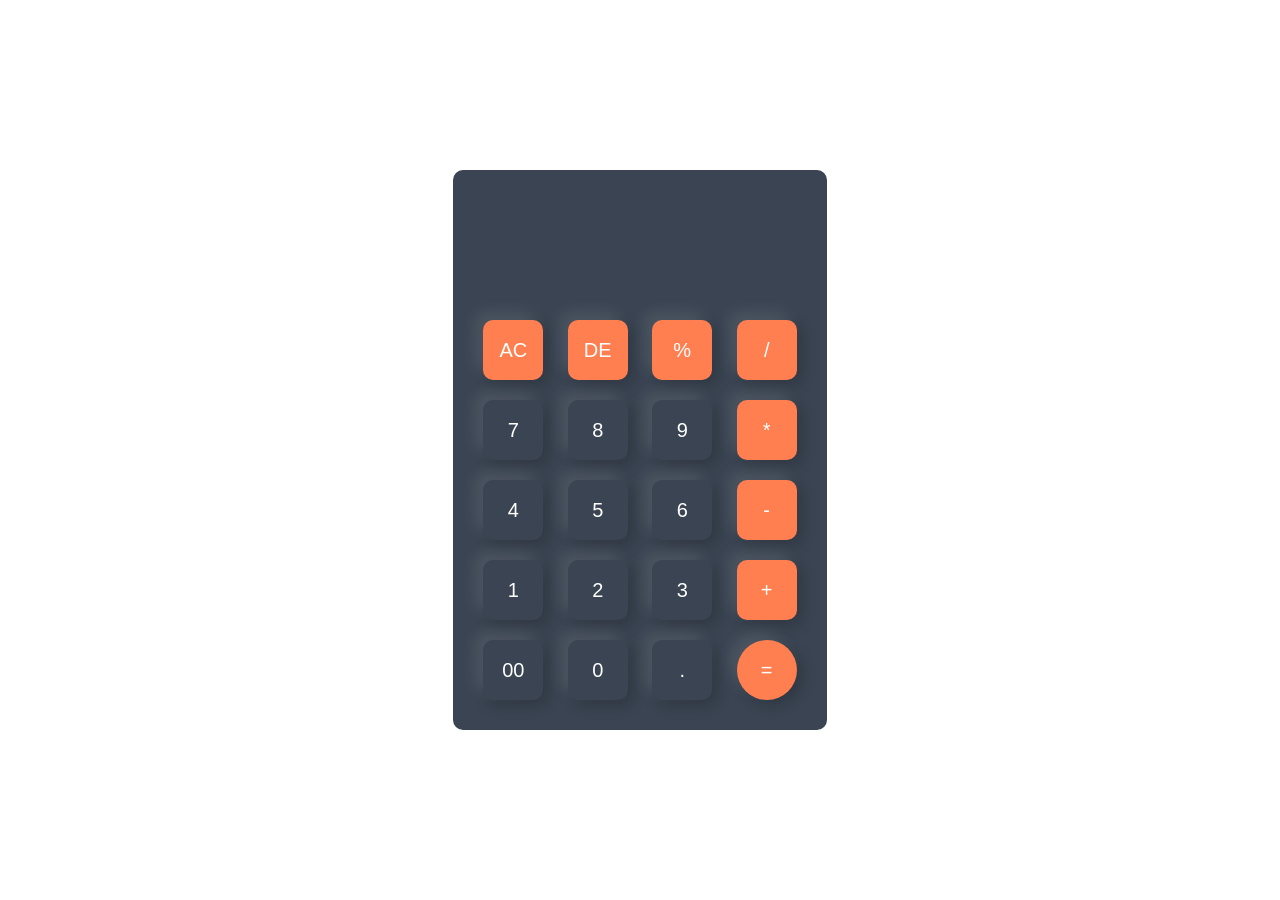
==== index.html @ 4a36f93d "Update and rename javacal.html to index.html" ====
<!DOCTYPE html>
<html lang="en">
<head>
    <meta charset="UTF-8">
    <meta name="viewport" content="width=device-width, initial-scale=1.0">
    <title>Calculator-Using JavaScript</title>
    <link rel="stylesheet" href="cal.css">
</head>
<body>
    <div class="container">
      <div class="calculator">
        <form onsubmit="return false;">
            <div class="display">
                <input type="text" name="display">
            </div>
             <div>
                <input type="button" value="AC"class="functional"onclick="display.value=''"class="operator">
                <input type="button" value="DE"class="functional"onclick="display.value= display.value.toString().slice(0,-1)" >
                <input type="button" value="%"class="functional"onclick="display.value+='%'">
                <input type="button" value="/"class="functional"onclick="display.value+='/'">
             </div>
             <div>
                <input type="button" value="7"onclick="display.value+='7'">
                <input type="button" value="8"onclick="display.value+='8'">
                <input type="button" value="9"onclick="display.value+='9'">
                <input type="button" value="*"class="functional"onclick="display.value+='*'">
             </div>
             <div>
                <input type="button" value="4"onclick="display.value+='4'">
                <input type="button" value="5"onclick="display.value+='5'">
                <input type="button" value="6"onclick="display.value+='6'">
                <input type="button" value="-"onclick="display.value+='-'"class="functional">
             </div>
             <div>
                <input type="button" value="1"onclick="display.value+='1'">
                <input type="button" value="2"onclick="display.value+='2'">
                <input type="button" value="3"onclick="display.value+='3'">
                <input type="button" value="+" onclick="display.value+='+'"class="functional">
             </div>
             <div>
                <input type="button" value="00"onclick="display.value+='00'">
                <input type="button" value="0"onclick="display.value+='0'">
                  <input type="button" value="."onclick="display.value+='.'">
                <input type="button" value="=" class="equal" onclick="display.value=eval(display.value)">
                
             </div>
        </form>
      </div>
    </div>
    <entry src="entry.js"></entry>
</body>
</html>
---- cal.css ----
*{
    margin: 0;
    padding: 0;
    font-family: 'Poppins', sans-serif;
    box-sizing: border-box;
}
.container{
    width:100%;
    height:100vh;
    background: #00000000;
    display:flex;
    align-items: center;
    justify-content: center;
}
.calculator{
    background-color:#3a4452;
    padding: 20px;
    border-radius: 10px;;
}
.calculator form input{
    border: 0;
    outline: 0;
    width: 60px;
    height:60px;
    border-radius: 10px;
    box-shadow: -8px -8px 15px rgba(255, 255, 255, 0.1),
                5px 5px 15px rgba(0, 0, 0, 0.2);
    background: transparent;
    font-size: 20px;
    color: #fff;
    cursor: pointer;
    margin: 10px;
}
   form .display{
    display: flex;
    justify-content: flex-end;
    margin:20px 0 ;
   }
    form .display input{
     text-align: right;
     flex: 1;
     font-size: 45px;
     box-shadow: none;
   } 
      form input.functional{
                
                background-color: coral;
               }
        form input.equal{
                    
                    background-color: coral;
                    border-radius: 100px;
                 }
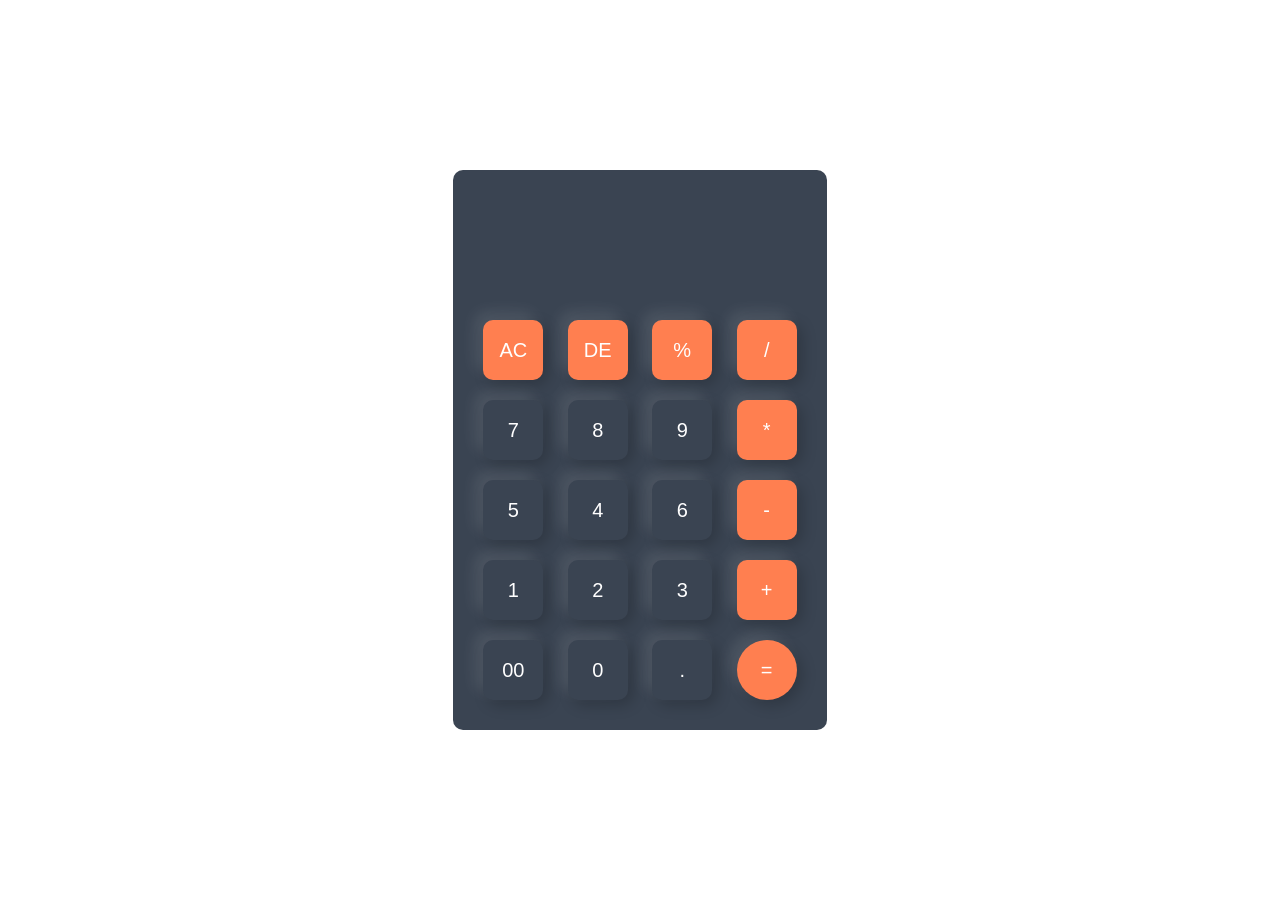
==== commit ff49ff66: "Refactor calculator button onclick handlers Updated button onclick handlers to use functions for bet" ====
--- a/index.html
+++ b/index.html
@@ -14,39 +14,40 @@
                 <input type="text" name="display">
             </div>
              <div>
-                <input type="button" value="AC"class="functional"onclick="display.value=''"class="operator">
-                <input type="button" value="DE"class="functional"onclick="display.value= display.value.toString().slice(0,-1)" >
-                <input type="button" value="%"class="functional"onclick="display.value+='%'">
-                <input type="button" value="/"class="functional"onclick="display.value+='/'">
+                <input type="button" value="AC"class="functional"onclick="clearDisplay()"class="functional">
+                <input type="button" value="DE"class="functional"onclick="deleteLast()" >
+                <input type="button" value="%"class="functional"onclick="addValue('%')">
+                <input type="button" value="/"class="functional"onclick="addValue('/')">
              </div>
              <div>
-                <input type="button" value="7"onclick="display.value+='7'">
-                <input type="button" value="8"onclick="display.value+='8'">
-                <input type="button" value="9"onclick="display.value+='9'">
-                <input type="button" value="*"class="functional"onclick="display.value+='*'">
+                <input type="button" value="7"onclick="addValue('7')">
+                <input type="button" value="8"onclick="addValue('8')">
+                <input type="button" value="9"onclick="addValue('9')">
+                <input type="button" value="*"class="functional"onclick="addValue('*')">
              </div>
              <div>
-                <input type="button" value="4"onclick="display.value+='4'">
-                <input type="button" value="5"onclick="display.value+='5'">
-                <input type="button" value="6"onclick="display.value+='6'">
-                <input type="button" value="-"onclick="display.value+='-'"class="functional">
+                <input type="button" value="5"onclick="addValue('4')">
+                <input type="button" value="4"onclick="addValue('5')">
+                <input type="button" value="6"onclick="addValue('6')">
+                <input type="button" value="-"onclick="addValue('-')"class="functional">
              </div>
              <div>
-                <input type="button" value="1"onclick="display.value+='1'">
-                <input type="button" value="2"onclick="display.value+='2'">
-                <input type="button" value="3"onclick="display.value+='3'">
-                <input type="button" value="+" onclick="display.value+='+'"class="functional">
+                <input type="button" value="1"onclick="addValue('1')">
+                <input type="button" value="2"onclick="addValue('2')">
+                <input type="button" value="3"onclick="addValue('3')">
+                <input type="button" value="+" onclick="addValue('+')"class="functional">
              </div>
              <div>
-                <input type="button" value="00"onclick="display.value+='00'">
-                <input type="button" value="0"onclick="display.value+='0'">
-                  <input type="button" value="."onclick="display.value+='.'">
-                <input type="button" value="=" class="equal" onclick="display.value=eval(display.value)">
+                <input type="button" value="00"onclick="addValue('00')">
+                <input type="button" value="0"onclick="addValue('0')">
+                  <input type="button" value="."onclick="addValue('.')">
+                <input type="button" value="=" class="equal" onclick="calculate()">
                 
              </div>
         </form>
       </div>
     </div>
-    <entry src="entry.js"></entry>
+    <script src="script.js"></script>
 </body>
 </html>
+
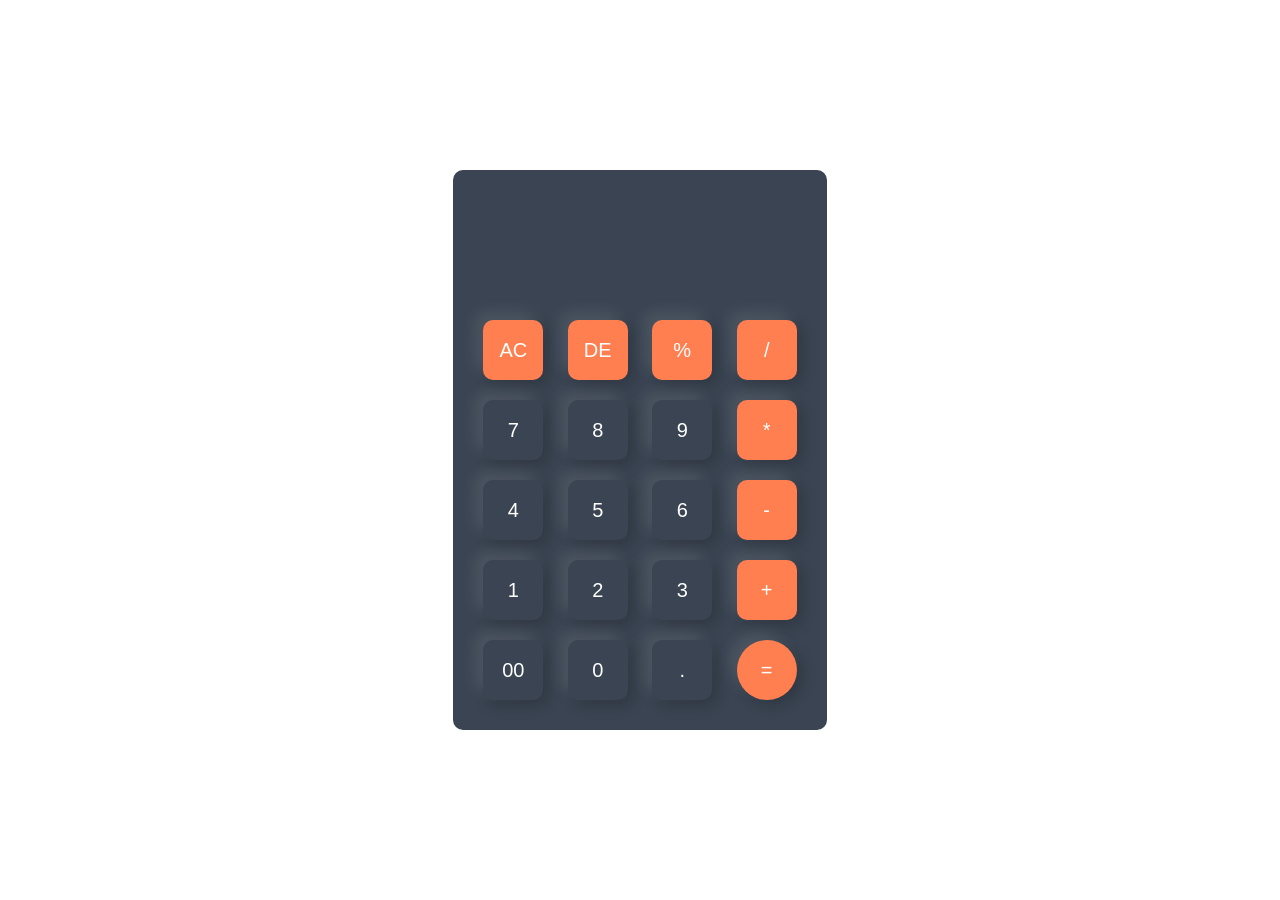
==== commit 2906936c: "Fix HTML structure and button values in calculator" ====
--- a/index.html
+++ b/index.html
@@ -26,8 +26,8 @@
                 <input type="button" value="*"class="functional"onclick="addValue('*')">
              </div>
              <div>
-                <input type="button" value="5"onclick="addValue('4')">
-                <input type="button" value="4"onclick="addValue('5')">
+                <input type="button" value="4"onclick="addValue('4')">
+                <input type="button" value="5"onclick="addValue('5')">
                 <input type="button" value="6"onclick="addValue('6')">
                 <input type="button" value="-"onclick="addValue('-')"class="functional">
              </div>
@@ -51,3 +51,4 @@
 </body>
 </html>
 
+
